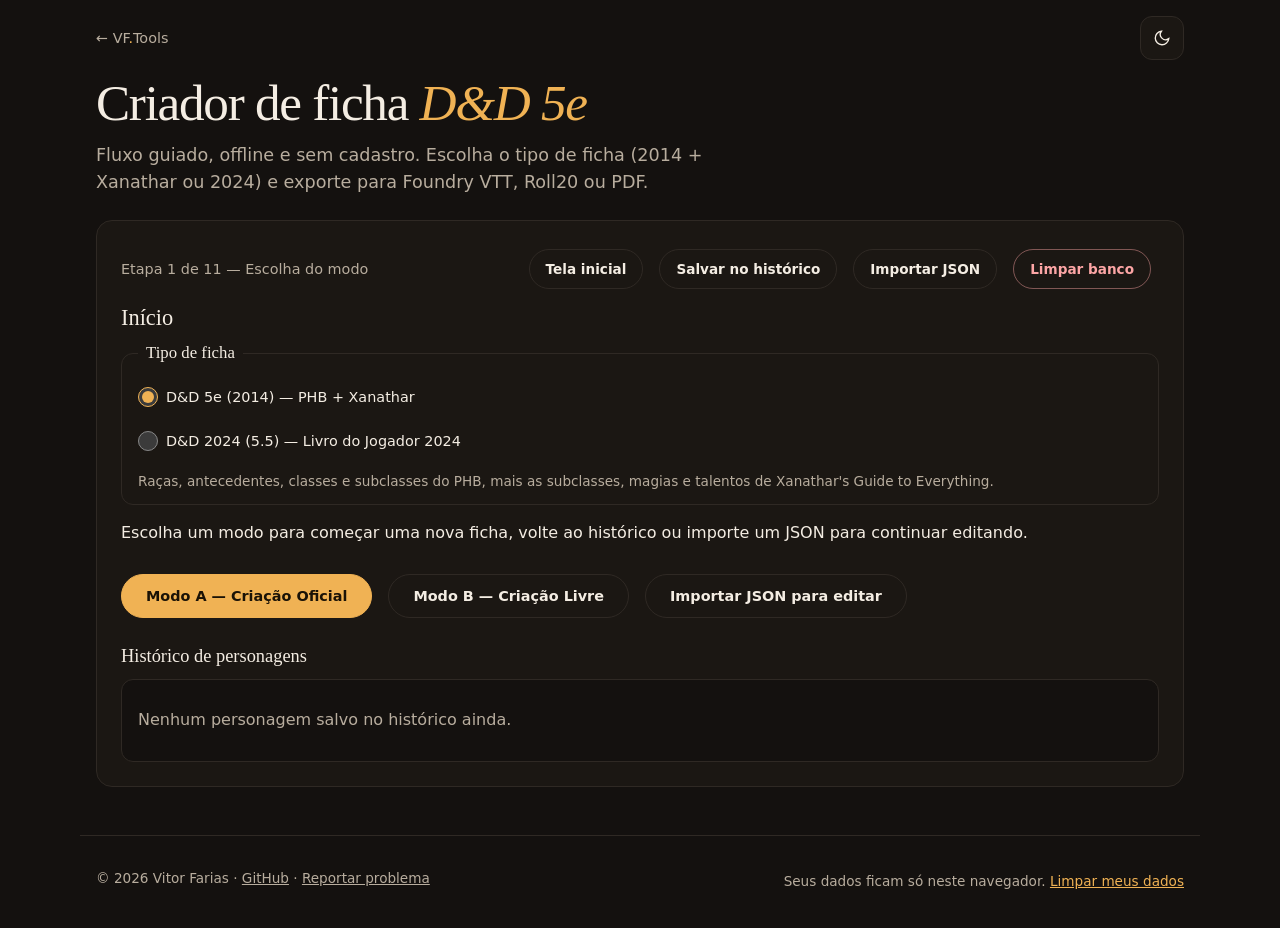
==== index.html @ a222d8fe "Auditoria de fichas: tipo de ficha 2014/2024, Roll20, PDF estilizado e padrão VF Tools - Seletor de " ====
<!doctype html>
<html lang="pt-BR" data-theme="dark" data-tool="dnd5e-builder">
<head>
<meta charset="utf-8">
<meta name="viewport" content="width=device-width,initial-scale=1">
<title>D&amp;D 5e Builder — VF Tools</title>
<meta name="description" content="Monte fichas de D&amp;D 5e (2014 ou 2024) e exporte para Foundry VTT, Roll20 e PDF.">
<meta name="theme-color" content="#14110f">
<link rel="icon" href="vf/favicon.svg">
<meta property="og:type" content="website">
<meta property="og:title" content="D&amp;D 5e Builder — VF Tools">
<meta property="og:description" content="Monte fichas de D&amp;D 5e (2014 ou 2024) e exporte para Foundry VTT, Roll20 e PDF.">
<!-- Aplica o tema salvo antes de pintar a página (evita o "flash") -->
<script>try{var s=JSON.parse(localStorage.getItem("vf-tools:dnd5e-builder:v1")||"{}").theme||JSON.parse(localStorage.getItem("vf-tools:v1")||"{}").theme;if(s)document.documentElement.dataset.theme=s}catch(e){}</script>
<link rel="stylesheet" href="vf/tokens.css">
<link rel="stylesheet" href="vf/components.css">
<link rel="stylesheet" href="vf/motion.css">
<link rel="stylesheet" href="style.css">
</head>
<body>
<a class="skip" href="#main">Ir para o conteúdo</a>

<header class="top wrap">
  <a class="back" href="https://vitorfariasvf.github.io/VF-Tools/" aria-label="Voltar para VF Tools"><span>← VF<i style="color:var(--accent);font-style:normal">.</i>Tools</span></a>
  <button id="theme" class="icon-btn" aria-label="Alternar tema claro/escuro"><svg viewBox="0 0 24 24" aria-hidden="true"><path d="M21 12.8A9 9 0 1 1 11.2 3a7 7 0 0 0 9.8 9.8z"/></svg></button>
</header>

<main id="main" class="wrap">
  <h1 class="title">Criador de ficha <em>D&amp;D 5e</em></h1>
  <p class="lead">Fluxo guiado, offline e sem cadastro. Escolha o tipo de ficha (2014 + Xanathar ou 2024) e exporte para Foundry VTT, Roll20 ou PDF.</p>
  <section id="app" aria-live="polite"></section>
</main>

<footer class="foot wrap">
  <span>© <span id="y"></span> Vitor Farias · <a href="https://github.com/VitorFariasVF">GitHub</a> · <a href="https://github.com/VitorFariasVF/dnd5e-builder/issues">Reportar problema</a></span>
  <span>Seus dados ficam só neste navegador. <button class="link" id="reset" type="button">Limpar meus dados</button></span>
</footer>

<script src="vf/tool.js"></script>
<script src="vf/motion.js"></script>
<script src="rules.js"></script>
<script src="state.js"></script>
<script src="validator.js"></script>
<script src="rules-engine.js"></script>
<script src="storage.js"></script>
<script src="export.js"></script>
<script src="export-pdf.js"></script>
<script src="export-roll20.js"></script>
<script src="ui.js"></script>
<script src="main.js"></script>
<script>
  document.getElementById("y").textContent = new Date().getFullYear();
  document.getElementById("reset").onclick = function(){ if(typeof limparBancoCompleto === "function") limparBancoCompleto(); };
</script>
</body>
</html>
---- vf/tokens.css ----
/* VF Tools — design tokens (identidade Editorial). Importe em QUALQUER ferramenta nova:
   <link rel="stylesheet" href="https://vitorfariasvf.github.io/VF-Tools/tokens.css">
   Regras de uso em DESIGN.md. Escuro é o padrão; claro com data-theme="light". */
:root{
  color-scheme:dark;
  --font:Inter,ui-sans-serif,system-ui,-apple-system,"Segoe UI",sans-serif;
  --font-display:"Iowan Old Style","Palatino Linotype",Palatino,Georgia,serif;
  --bg:#14110f;--surface:#1b1713;--text:#f4ede3;--muted:#b8ad9e;--line:#2f2924;
  --accent:#f0b254;--accent-ink:#1a1206;
  --ok:#86efac;--warn:#fdba74;--danger:#fca5a5;
  --c-utilidades:#7dd3c0;--c-casual:#f4a3a3;--c-profissional:#a9b8ff;
  --r-sm:8px;--r-md:12px;--r-pill:999px;
  --s1:4px;--s2:8px;--s3:12px;--s4:16px;--s5:24px;--s6:32px;--s7:48px;--s8:80px;
  --ease:cubic-bezier(.2,.7,.2,1);--dur:.2s;
}
:root[data-theme=light]{
  color-scheme:light;
  --bg:#f7f1e7;--surface:#fffaf1;--text:#201a14;--muted:#5e5446;--line:#ddd2c0;
  --accent:#8a5200;--accent-ink:#fff;
  --ok:#14532d;--warn:#8f3a0c;--danger:#991b1b;
  --c-utilidades:#0f6a60;--c-casual:#a61b1b;--c-profissional:#3342a0;
}
@media(prefers-reduced-motion:reduce){:root{--dur:0s}}
---- vf/components.css ----
/* VF Tools — componentes compartilhados. Requer tokens.css (carregue antes).
   Use as classes abaixo em qualquer ferramenta para herdar o visual do site.
   Regras completas: DESIGN.md */
*{box-sizing:border-box}
html{scroll-behavior:smooth}
body{margin:0;background:var(--bg);color:var(--text);font:16px/1.55 var(--font);-webkit-font-smoothing:antialiased}
a{color:inherit}
:focus-visible{outline:2px solid var(--accent);outline-offset:2px}
.wrap{max-width:var(--tool-w,960px);margin:0 auto;padding:0 var(--s4)}
.skip{position:absolute;left:-999px;top:0;min-height:44px;display:inline-flex;align-items:center;background:var(--accent);color:var(--accent-ink);padding:0 var(--s4);z-index:99}
.skip:focus{left:var(--s2);top:var(--s2)}

/* Cabeçalho: voltar ao site + tema */
.top{display:flex;justify-content:space-between;align-items:center;gap:var(--s3);padding-top:var(--s4);padding-bottom:var(--s4)}
.back{display:inline-flex;align-items:center;gap:var(--s2);min-height:44px;color:var(--muted);text-decoration:none;font-size:.9rem}
.back:hover{color:var(--text)}
.logo{font:600 1.2rem var(--font-display);text-decoration:none;min-height:44px;display:inline-flex;align-items:center}
.logo i{color:var(--accent);font-style:normal}
.icon-btn{background:var(--surface);border:1px solid var(--line);color:var(--text);width:44px;height:44px;border-radius:var(--r-md);cursor:pointer;display:grid;place-items:center}
.icon-btn svg{width:18px;height:18px;fill:none;stroke:currentColor;stroke-width:1.8}

/* Tipografia */
h1,.title{font:500 clamp(2rem,6vw,3.2rem)/1.05 var(--font-display);letter-spacing:-.025em;margin:0 0 var(--s3)}
h1 em,.title em{color:var(--accent)}
h2,.sec{font:500 1.4rem var(--font-display);margin:var(--s6) 0 var(--s3)}
.lead{color:var(--muted);font-size:1.1rem;max-width:56ch;margin:0 0 var(--s5)}
.muted{color:var(--muted)}

/* Botões: um primário por tela */
.btn{min-height:44px;padding:0 var(--s5);display:inline-flex;align-items:center;justify-content:center;gap:var(--s2);font:600 .9rem var(--font);text-decoration:none;color:var(--text);background:transparent;border:1px solid var(--line);border-radius:var(--r-pill);cursor:pointer;transition:border-color var(--dur),transform var(--dur) var(--ease)}
.btn:hover{border-color:var(--accent)}
.btn.primary{background:var(--accent);border-color:var(--accent);color:var(--accent-ink)}
.btn.primary:hover{transform:translateY(-1px)}
.btn.ghost{border-color:transparent}
.btn[disabled],.btn[aria-disabled=true]{opacity:.45;cursor:not-allowed;transform:none}
.btn.danger{color:var(--danger);border-color:color-mix(in srgb,var(--danger) 45%,transparent)}

/* Chips e selos */
.chips{display:flex;gap:var(--s2);flex-wrap:wrap}
.chip{min-height:44px;padding:0 var(--s4);font:inherit;font-size:.9rem;color:var(--text);background:transparent;border:1px solid var(--line);border-radius:var(--r-pill);cursor:pointer}
.chip:hover{border-color:var(--accent)}
.chip[aria-pressed=true]{background:var(--accent);border-color:var(--accent);color:var(--accent-ink)}
.badge{display:inline-block;padding:2px var(--s3);border-radius:var(--r-pill);border:1px solid var(--line);font-size:.78rem;color:var(--muted)}
.badge.ok{color:var(--ok);border-color:color-mix(in srgb,var(--ok) 45%,transparent)}
.badge.wip{color:var(--muted)}

/* Formulários: label sempre visível, dica e erro com texto */
.field{display:grid;gap:var(--s1);margin-bottom:var(--s4)}
.field label{font-weight:600;font-size:.9rem}
.field input,.field select,.field textarea{width:100%;min-height:44px;padding:var(--s2) var(--s4);font:inherit;font-size:1rem;color:var(--text);background:var(--surface);border:1px solid var(--line);border-radius:var(--r-md)}
.field textarea{min-height:96px;resize:vertical}
.field input:focus,.field select:focus,.field textarea:focus{border-color:var(--accent)}
.field .hint{color:var(--muted);font-size:.85rem}
.field .error{color:var(--danger);font-size:.85rem}
.field [aria-invalid=true]{border-color:var(--danger)}

/* Cartões, grade e linhas */
.card{background:var(--surface);border:1px solid var(--line);border-radius:var(--r-lg,16px);padding:var(--s5)}
.card h3{margin:0 0 var(--s2);font:500 1.25rem var(--font-display)}
.grid{display:grid;grid-template-columns:repeat(auto-fill,minmax(260px,1fr));gap:var(--s4)}
.row{display:flex;gap:var(--s3);flex-wrap:wrap;align-items:center}

/* Estados: vazio, erro, carregando */
.state{text-align:center;padding:var(--s7) var(--s4);color:var(--muted);border:1px dashed var(--line);border-radius:var(--r-lg,16px)}
.state strong{display:block;color:var(--text);font:500 1.2rem var(--font-display);margin-bottom:var(--s2)}
.state.error{border-color:color-mix(in srgb,var(--danger) 45%,transparent)}
.state.error strong{color:var(--danger)}
.skeleton{height:1em;border-radius:var(--r-sm);background:var(--line)}
@media(prefers-reduced-motion:no-preference){.skeleton{animation:pulse 1.4s ease-in-out infinite}@keyframes pulse{50%{opacity:.45}}}

/* Aviso rápido (use com role="status") */
.toast{position:fixed;left:50%;bottom:var(--s5);transform:translateX(-50%);background:var(--text);color:var(--bg);padding:var(--s3) var(--s5);border-radius:var(--r-pill);font-size:.9rem;opacity:0;pointer-events:none;transition:opacity .3s;margin:0}
.toast.on{opacity:1}

.link{background:none;border:0;color:var(--accent);cursor:pointer;font:inherit;text-decoration:underline;padding:var(--s2) 0;min-height:44px}
.foot{display:flex;justify-content:space-between;gap:var(--s4);flex-wrap:wrap;color:var(--muted);font-size:.85rem;padding-top:var(--s5);padding-bottom:var(--s5);margin-top:var(--s7);border-top:1px solid var(--line)}
.foot a{display:inline-block;padding:var(--s2) 0}

@media(max-width:700px){body{font-size:15px}.btn.block-sm{width:100%}input,select,textarea{font-size:16px}}
---- vf/motion.css ----
/* VF Tools — movimento padrão (Editorial). Importe em TODA página:
   <link rel="stylesheet" href="https://vitorfariasvf.github.io/VF-Tools/motion.css">
   <script src="https://vitorfariasvf.github.io/VF-Tools/motion.js" defer></script>
   Regras: 0,5 s ao abrir/trocar de página (cortina + barra de carregamento + fade),
   fade-in ao mostrar uma tela, fade-out ao sair. Sem movimento com prefers-reduced-motion. */
:root{--dur-page:.5s;--dur-view:.5s;--dur-step:.3s;--dur-leave:.25s}

/* Abertura da página: cortina que some + barra fina de carregamento (só CSS, nunca trava) */
html::before{content:"";position:fixed;inset:0;z-index:9998;background:var(--bg,#14110f);pointer-events:none;
  animation:vf-curtain var(--dur-page) var(--ease,ease) both}
html::after{content:"";position:fixed;left:0;top:0;height:3px;width:100%;z-index:9999;background:var(--accent,#f0b254);
  transform-origin:left;pointer-events:none;animation:vf-bar var(--dur-page) var(--ease,ease) both}
@keyframes vf-curtain{0%,35%{opacity:1;visibility:visible}100%{opacity:0;visibility:hidden}}
@keyframes vf-bar{0%{transform:scaleX(0);opacity:1}70%{transform:scaleX(1);opacity:1}100%{transform:scaleX(1);opacity:0}}

/* Saída: motion.js põe .vf-leaving no <html> antes de abrir outra página */
html.vf-leaving::before{animation:vf-curtain-in var(--dur-leave) var(--ease,ease) both}
html.vf-leaving::after{animation:vf-bar-in var(--dur-leave) var(--ease,ease) both}
@keyframes vf-curtain-in{from{opacity:0;visibility:visible}to{opacity:1;visibility:visible}}
@keyframes vf-bar-in{from{transform:scaleX(0);opacity:1}to{transform:scaleX(1);opacity:1}}

/* Troca de tela: ao deixar de estar [hidden] a seção reaparece com fade-in (o navegador reinicia a animação) */
main > section:not([hidden]), main > .card:not([hidden]), [data-view]:not([hidden]){animation:vf-in var(--dur-view) var(--ease,ease) both}
.wz-pane:not([hidden]), [data-step-pane]:not([hidden]){animation:vf-in var(--dur-step) var(--ease,ease) both}
dialog[open]{animation:vf-in var(--dur-step) var(--ease,ease) both}
@keyframes vf-in{from{opacity:0;transform:translateY(8px)}to{opacity:1;transform:none}}
/* Saída de uma tela (VFMotion.swap): fade-out antes de esconder */
.vf-out{animation:vf-out var(--dur-leave) var(--ease,ease) both!important;pointer-events:none}
@keyframes vf-out{from{opacity:1}to{opacity:0;transform:translateY(-6px)}}

@media (prefers-reduced-motion:reduce){
  html::before,html::after{display:none}
  main > section:not([hidden]), main > .card:not([hidden]), [data-view]:not([hidden]), .wz-pane:not([hidden]), [data-step-pane]:not([hidden]), dialog[open], .vf-out{animation:none!important}
}
@media print{html::before,html::after{display:none}}
---- style.css ----
/* D&D 5e Builder — estilos próprios, sobre o padrão VF Tools (identidade Editorial).
   Só tokens (vf/tokens.css) e componentes (vf/components.css): nenhuma cor, espaço ou raio solto.
   Regras: DESIGN.md do VF-Tools. Escuro por padrão; claro com data-theme="light". */
:root{--tool-w:1120px}

/* Casca da ferramenta */
#app{display:block}
#app .card{margin-bottom:var(--s5)}
#app h2{margin-top:0}
#app h3{font:500 1.15rem var(--font-display);margin:var(--s5) 0 var(--s2)}
#app h4{font:600 1rem var(--font);margin:var(--s4) 0 var(--s2)}
.hint{color:var(--muted);font-size:.85rem;margin:var(--s2) 0 0}

/* Grades do app */
.grid-2{grid-template-columns:repeat(auto-fit,minmax(15rem,1fr))}
.grid-3{grid-template-columns:repeat(auto-fit,minmax(11rem,1fr))}

/* Campos: rótulo sempre visível, alvo ≥ 44px */
#app label{display:block;font-weight:600;font-size:.9rem;margin-bottom:var(--s2)}
#app input:not([type=checkbox]):not([type=radio]),#app select,#app textarea{width:100%;min-height:44px;margin-top:var(--s1);padding:var(--s2) var(--s4);font:inherit;font-size:1rem;color:var(--text);background:var(--surface);border:1px solid var(--line);border-radius:var(--r-md)}
#app textarea{min-height:6rem;resize:vertical}
#app input:focus,#app select:focus,#app textarea:focus{border-color:var(--accent)}
#app input[type=checkbox],#app input[type=radio]{width:1.25rem;height:1.25rem;margin:0;accent-color:var(--accent)}
#app label.checkbox-row,.checkbox-row{display:flex;align-items:center;gap:var(--s2);font-weight:400;min-height:44px;margin-bottom:0}
fieldset.rules-pick{border:1px solid var(--line);border-radius:var(--r-md);padding:var(--s3) var(--s4);margin:0 0 var(--s4)}
fieldset.rules-pick legend{font:500 1.05rem var(--font-display);padding:0 var(--s2)}

/* Botões: o padrão é a ação principal (âmbar); .secondary é contorno. Um principal por tela. */
#app button{min-height:44px;margin:var(--s1) var(--s2) var(--s1) 0;padding:0 var(--s5);display:inline-flex;align-items:center;justify-content:center;gap:var(--s2);font:600 .9rem var(--font);color:var(--accent-ink);background:var(--accent);border:1px solid var(--accent);border-radius:var(--r-pill);cursor:pointer;transition:border-color var(--dur),transform var(--dur) var(--ease)}
#app button:hover{transform:translateY(-1px)}
#app button.secondary,#app button.small,#app .point-buy-row button,#app .resource-controls button{color:var(--text);background:transparent;border-color:var(--line)}
#app button.secondary:hover,#app button.small:hover,#app .point-buy-row button:hover,#app .resource-controls button:hover{border-color:var(--accent)}
#app button.small{min-height:40px;padding:0 var(--s4);font-size:.85rem}
#app button.danger{color:var(--danger);background:transparent;border-color:color-mix(in srgb,var(--danger) 45%,transparent)}
#app button:disabled{opacity:.45;cursor:not-allowed;transform:none}
.actions{margin-top:var(--s5);display:flex;flex-wrap:wrap;gap:var(--s2)}

/* Avisos: sempre com texto, cor é só reforço */
.alert{padding:var(--s3) var(--s4);border-radius:var(--r-md);margin:var(--s3) 0;border:1px solid var(--line)}
.alert.error{color:var(--danger);background:color-mix(in srgb,var(--danger) 12%,var(--surface));border-color:color-mix(in srgb,var(--danger) 45%,transparent)}
.alert.warning{color:var(--warn);background:color-mix(in srgb,var(--warn) 12%,var(--surface));border-color:color-mix(in srgb,var(--warn) 45%,transparent)}
.alert.success{color:var(--ok);background:color-mix(in srgb,var(--ok) 12%,var(--surface));border-color:color-mix(in srgb,var(--ok) 45%,transparent)}

/* Blocos de informação */
.info-box,.attack-card,.spell-card,.card-nested{background:var(--bg);border:1px solid var(--line);border-radius:var(--r-md);padding:var(--s3) var(--s4);margin-top:var(--s3)}
.card-pending{border-color:var(--warn)}
.step-indicator{color:var(--muted);font-size:.9rem}
ul.clean{padding-left:var(--s5);margin:var(--s2) 0}
.muted{color:var(--muted)}
.table-like{width:100%;border-collapse:collapse;margin-top:var(--s3)}
.table-like td,.table-like th{border-bottom:1px solid var(--line);padding:var(--s2) var(--s1);text-align:left}

/* Chips do app são rótulos (não botões) */
.chips{display:flex;flex-wrap:wrap;gap:var(--s2);margin-top:var(--s2)}
#app .chip{display:inline-block;min-height:0;padding:var(--s1) var(--s3);font-size:.85rem;color:var(--text);background:transparent;border:1px solid var(--line);border-radius:var(--r-pill);cursor:default}
#app .chip:hover{border-color:var(--line)}
#app .chip-ok{color:var(--ok);border-color:color-mix(in srgb,var(--ok) 45%,transparent)}
#app .chip-no{color:var(--danger);border-color:color-mix(in srgb,var(--danger) 45%,transparent)}

/* Point Buy, recursos, linha de campos */
.point-buy-row{display:flex;align-items:center;gap:var(--s2);margin:var(--s2) 0}
.score{min-width:2.5rem;text-align:center;font-weight:700}
.inline-row{display:flex;gap:var(--s2);align-items:end;flex-wrap:wrap}
.resource-card{display:flex;justify-content:space-between;align-items:center;gap:var(--s3)}
.resource-controls{display:flex;align-items:center;gap:var(--s2)}
.resource-value{min-width:4rem;text-align:center;font-weight:700}

/* Barra de ferramentas e histórico */
.toolbar-inline{display:flex;justify-content:space-between;align-items:center;gap:var(--s3);flex-wrap:wrap;margin-bottom:var(--s3)}
.toolbar-wrap{gap:var(--s3)}
.toolbar-actions{display:flex;gap:var(--s2);flex-wrap:wrap;justify-content:flex-end;margin-left:auto}
.history-list{display:grid;gap:var(--s3);margin-top:var(--s4)}
.history-item{display:flex;justify-content:space-between;gap:var(--s4);align-items:center;padding:var(--s3) var(--s4);border:1px solid var(--line);border-radius:var(--r-md);background:var(--bg)}
.history-actions{display:flex;gap:var(--s2);flex-wrap:wrap;justify-content:flex-end}

@media(max-width:640px){
  .history-item{flex-direction:column;align-items:stretch}
  .history-actions,.toolbar-actions{justify-content:stretch}
  #app button{flex:1 1 auto}
}
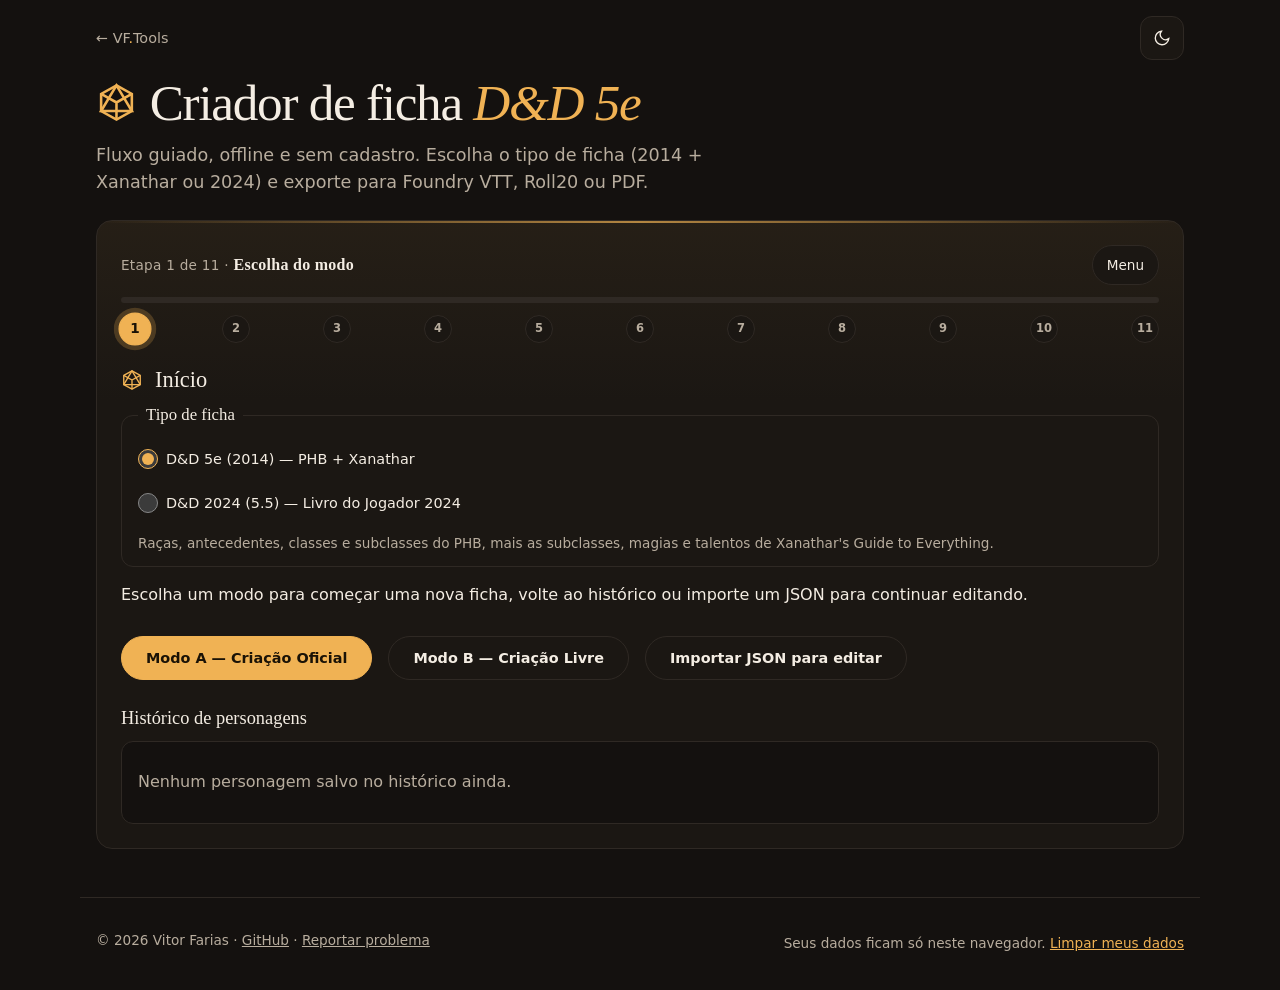
==== commit 3ae08037: "UX: stepper com progresso, menu de ações, escudos, toasts, animações funcionais; PDF temático por cl" ====
--- a/index.html
+++ b/index.html
@@ -16,6 +16,7 @@
 <link rel="stylesheet" href="vf/components.css">
 <link rel="stylesheet" href="vf/motion.css">
 <link rel="stylesheet" href="style.css">
+<link rel="stylesheet" href="theme.css">
 </head>
 <body>
 <a class="skip" href="#main">Ir para o conteúdo</a>
@@ -47,6 +48,7 @@
 <script src="export-pdf.js"></script>
 <script src="export-roll20.js"></script>
 <script src="ui.js"></script>
+<script src="ui-theme.js"></script>
 <script src="main.js"></script>
 <script>
   document.getElementById("y").textContent = new Date().getFullYear();
--- a/theme.css
+++ b/theme.css
@@ -0,0 +1,95 @@
+/* Tema D&D + movimento funcional (usa só tokens VF). Todo movimento some com prefers-reduced-motion. */
+
+/* ---- Stepper com progresso ---- */
+.stepper{margin:0 0 var(--s5)}
+.stepper-top{display:flex;align-items:center;justify-content:space-between;gap:var(--s3);margin-bottom:var(--s3)}
+.stepper-label{font-size:.85rem;color:var(--muted);letter-spacing:.02em}
+.stepper-label b{color:var(--text);font-family:var(--font-display);font-weight:600;font-size:1rem}
+.stepper-track{position:relative;height:6px;border-radius:var(--r-pill);background:var(--line);overflow:hidden}
+.stepper-fill{position:absolute;inset:0;border-radius:inherit;background:linear-gradient(90deg,var(--accent),color-mix(in srgb,var(--accent) 60%,var(--text)));transform-origin:left;transform:scaleX(var(--p,0));transition:transform .5s var(--ease)}
+.stepper-dots{display:flex;justify-content:space-between;margin-top:var(--s3);padding:0;list-style:none}
+.stepper-dots li{display:flex}
+#app .stepper-dots button{all:unset;box-sizing:border-box;width:28px;height:28px;min-height:28px;display:grid;place-items:center;border-radius:50%;font-size:.72rem;font-weight:600;color:var(--muted);border:1.5px solid var(--line);background:var(--surface);cursor:default;transition:transform .2s var(--ease),border-color .2s,background .2s,color .2s}
+#app .stepper-dots button.feito{border-color:var(--accent);color:var(--accent);cursor:pointer}
+#app .stepper-dots button.feito:hover{transform:translateY(-2px);background:color-mix(in srgb,var(--accent) 14%,var(--surface))}
+#app .stepper-dots button.feito:focus-visible,.menu-acoes summary:focus-visible{outline:2px solid var(--accent);outline-offset:2px}
+#app .stepper-dots button.atual{background:var(--accent);border-color:var(--accent);color:var(--accent-ink);transform:scale(1.18);box-shadow:0 0 0 4px color-mix(in srgb,var(--accent) 22%,transparent)}
+@media (max-width:640px){#app .stepper-dots button{width:20px;height:20px;min-height:20px;font-size:.58rem}.stepper-dots{margin-inline:4px}}
+
+/* ---- Menu de ações (tira os 4 botões do topo) ---- */
+.menu-acoes{position:relative}
+.menu-acoes summary{list-style:none;cursor:pointer;padding:6px 14px;min-height:40px;display:inline-flex;align-items:center;border:1px solid var(--line);border-radius:var(--r-pill);font-size:.85rem;color:var(--text);background:var(--surface);transition:border-color .2s,transform .2s var(--ease)}
+.menu-acoes summary::-webkit-details-marker{display:none}
+.menu-acoes summary:hover{border-color:var(--accent)}
+.menu-acoes[open] summary{border-color:var(--accent)}
+.menu-lista{position:absolute;right:0;top:calc(100% + 6px);z-index:20;min-width:200px;display:grid;gap:2px;padding:6px;background:var(--surface);border:1px solid var(--line);border-radius:var(--r-md);box-shadow:0 12px 32px rgba(0,0,0,.35);animation:tema-pop .18s var(--ease) both}
+#app .menu-lista button{width:100%;justify-content:flex-start;text-align:left;background:transparent;border:0;color:var(--text);min-height:40px;border-radius:var(--r-sm)}
+#app .menu-lista button:hover{background:color-mix(in srgb,var(--accent) 12%,transparent)}
+#app .menu-lista button.perigo{color:var(--danger)}
+.menu-lista hr{border:0;border-top:1px solid var(--line);margin:4px 0}
+
+/* ---- Card, direção da etapa, divisor ornamental ---- */
+#app .card{position:relative;background:linear-gradient(180deg,color-mix(in srgb,var(--accent) 5%,var(--surface)),var(--surface) 180px)}
+#app .card::before{content:"";position:absolute;left:0;right:0;top:0;height:2px;background:linear-gradient(90deg,transparent,var(--accent),transparent);opacity:.7}
+#app .card h2{display:flex;align-items:center;gap:var(--s3);font-family:var(--font-display)}
+.d20-mini{width:22px;height:22px;flex:none;stroke:var(--accent);fill:none;stroke-width:1.5;stroke-linejoin:round}
+.orn{display:flex;align-items:center;gap:var(--s3);color:var(--accent);margin:var(--s4) 0;opacity:.85}
+.orn::before,.orn::after{content:"";flex:1;height:1px;background:linear-gradient(90deg,transparent,var(--line),transparent)}
+.orn svg{width:16px;height:16px;fill:currentColor}
+
+/* ---- Escudos de atributo ---- */
+.escudos{display:grid;grid-template-columns:repeat(6,1fr);gap:var(--s3);margin:var(--s4) 0}
+@media (max-width:760px){.escudos{grid-template-columns:repeat(3,1fr)}}
+.escudo-w{text-align:center;opacity:0;animation:tema-rise .45s var(--ease) both;animation-delay:calc(var(--i)*55ms);transition:transform .25s var(--ease)}
+.escudo-w:hover{transform:translateY(-4px)}
+.escudo-w svg{width:100%;max-width:92px;height:auto;display:block;margin:0 auto;overflow:visible}
+.escudo-w .e-borda{fill:var(--surface);stroke:var(--accent);stroke-width:2.4}
+.escudo-w .e-int{fill:none;stroke:var(--accent);stroke-width:.8;opacity:.5}
+.escudo-w text{font-family:var(--font-display);fill:var(--text);text-anchor:middle}
+.escudo-w .e-rot{font-size:8.5px;letter-spacing:.08em;fill:var(--muted);font-family:var(--font)}
+.escudo-w .e-mod{font-size:30px;font-weight:700}
+.escudo-w .e-val{font-size:12px;fill:var(--accent)}
+
+/* ---- Brasão de classe ---- */
+.brasao-classe{display:flex;align-items:center;gap:var(--s4);margin:var(--s4) 0;padding:var(--s4);border:1px solid var(--line);border-radius:var(--r-md);background:color-mix(in srgb,var(--accent) 6%,transparent);animation:tema-rise .45s var(--ease) both}
+.brasao-classe svg{width:64px;height:64px;flex:none;color:var(--accent);transition:transform .6s var(--ease)}
+.brasao-classe:hover svg{transform:rotate(8deg) scale(1.06)}
+.brasao-classe b{font-family:var(--font-display);font-size:1.25rem;display:block}
+.brasao-classe span{color:var(--muted);font-size:.9rem}
+
+/* ---- Toasts (substituem alert) ---- */
+.toasts{position:fixed;z-index:10000;left:16px;right:16px;bottom:20px;margin:0 auto;max-width:460px;display:grid;gap:8px;pointer-events:none}
+.toast{pointer-events:auto;padding:12px 16px;border-radius:var(--r-md);background:var(--surface);border:1px solid var(--accent);border-left-width:4px;color:var(--text);box-shadow:0 12px 32px rgba(0,0,0,.4);font-size:.92rem;animation:tema-toast-in .3s var(--ease) both}
+.toast.erro{border-color:var(--danger)}
+.toast.sai{animation:tema-toast-out .25s var(--ease) both}
+
+/* ---- Micro-interações ---- */
+#app button:not(.stepper-dots button){transition:transform .15s var(--ease),box-shadow .2s,background .2s,border-color .2s}
+#app button:not(:disabled):not(.stepper-dots button):hover{transform:translateY(-1px)}
+#app button:not(:disabled):not(.stepper-dots button):active{transform:translateY(0) scale(.98)}
+#app select,#app input{transition:border-color .2s,box-shadow .2s}
+#app select:focus,#app input:focus{box-shadow:0 0 0 3px color-mix(in srgb,var(--accent) 25%,transparent)}
+.info-box,.alert{animation:tema-rise .35s var(--ease) both}
+.passo-voltar{animation-name:tema-slide-volta!important}
+.passo-avanca{animation-name:tema-slide-vai!important}
+.title .d20-t{width:.8em;height:.8em;stroke:var(--accent);fill:none;stroke-width:1.5;vertical-align:-.05em;margin-right:.25em;animation:tema-giro .9s var(--ease) .3s both}
+
+@keyframes tema-rise{from{opacity:0;transform:translateY(10px)}to{opacity:1;transform:none}}
+@keyframes tema-pop{from{opacity:0;transform:translateY(-6px) scale(.97)}to{opacity:1;transform:none}}
+@keyframes tema-slide-vai{from{opacity:0;transform:translateX(18px)}to{opacity:1;transform:none}}
+@keyframes tema-slide-volta{from{opacity:0;transform:translateX(-18px)}to{opacity:1;transform:none}}
+@keyframes tema-giro{from{transform:rotate(-200deg) scale(.4);opacity:0}to{transform:none;opacity:1}}
+@keyframes tema-toast-in{from{opacity:0;transform:translateY(14px)}to{opacity:1;transform:none}}
+@keyframes tema-toast-out{to{opacity:0;transform:translateY(8px)}}
+
+@media (prefers-reduced-motion:reduce){
+  .stepper-fill{transition:none}
+  .escudo-w{opacity:1;animation:none}
+  .menu-lista,.toast,.brasao-classe,.info-box,.alert,.title .d20-t,.passo-voltar,.passo-avanca{animation:none!important}
+  #app button,.escudo-w,.brasao-classe svg{transition:none!important}
+  #app button:hover,#app button:active,.escudo-w:hover{transform:none!important}
+}
+@media print{.toasts,.stepper,.menu-acoes{display:none}}
+/* área de toque maior que o círculo visível */
+#app .stepper-dots button{position:relative}
+#app .stepper-dots button::after{content:"";position:absolute;inset:-10px -3px}
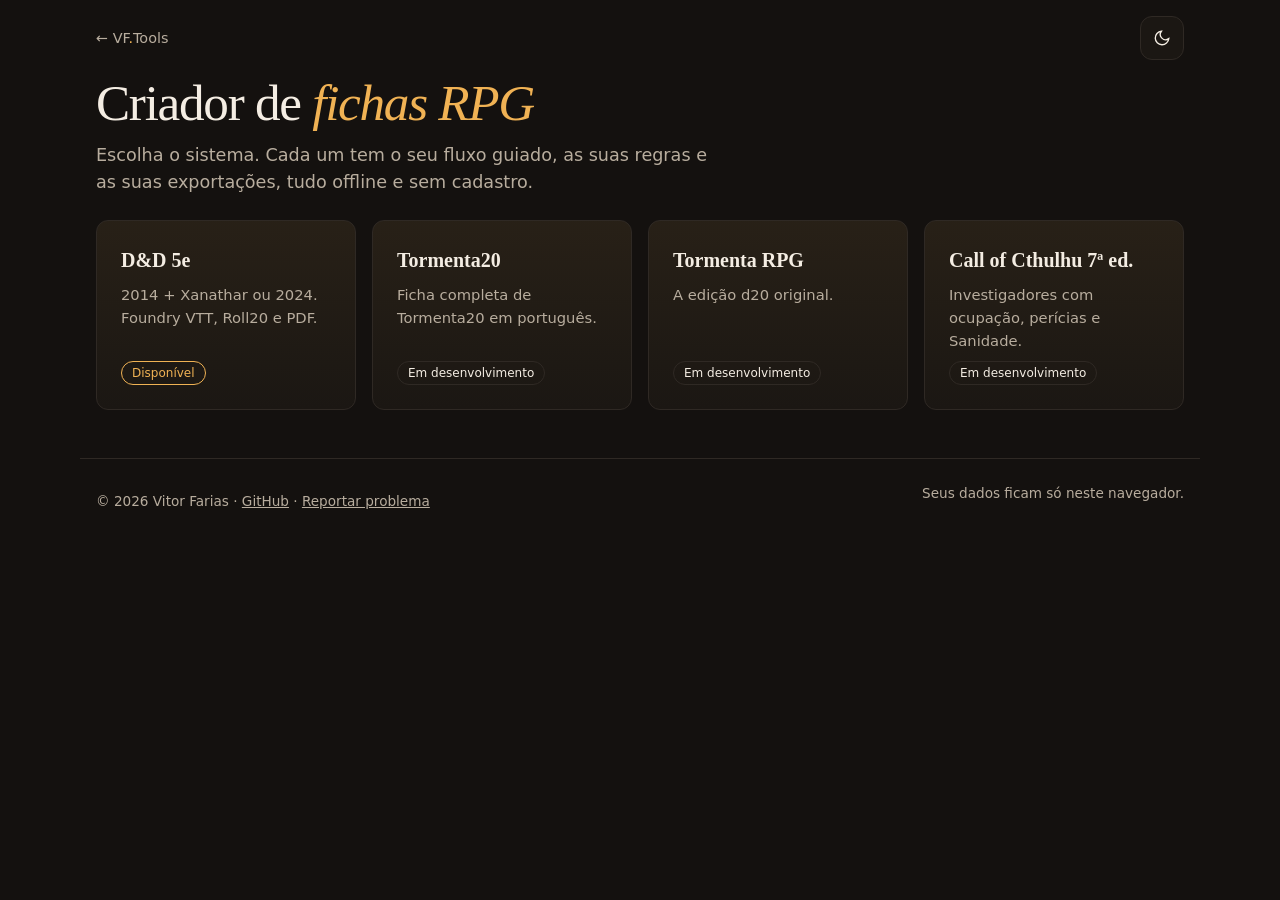
==== commit fa7ae123: "Reestrutura em múltiplos sistemas (core, dnd5e, docs), hub e plano de desenvolvimento Co-Authored-By" ====
--- a/index.html
+++ b/index.html
@@ -1,22 +1,22 @@
 <!doctype html>
-<html lang="pt-BR" data-theme="dark" data-tool="dnd5e-builder">
+<html lang="pt-BR" data-theme="dark" data-tool="rpg-builder-hub">
 <head>
 <meta charset="utf-8">
 <meta name="viewport" content="width=device-width,initial-scale=1">
-<title>D&amp;D 5e Builder — VF Tools</title>
-<meta name="description" content="Monte fichas de D&amp;D 5e (2014 ou 2024) e exporte para Foundry VTT, Roll20 e PDF.">
+<title>Criador de fichas RPG — VF Tools</title>
+<meta name="description" content="Monte fichas de D&amp;D 5e, Tormenta20, Tormenta RPG e Call of Cthulhu, offline e sem cadastro.">
 <meta name="theme-color" content="#14110f">
 <link rel="icon" href="vf/favicon.svg">
 <meta property="og:type" content="website">
-<meta property="og:title" content="D&amp;D 5e Builder — VF Tools">
-<meta property="og:description" content="Monte fichas de D&amp;D 5e (2014 ou 2024) e exporte para Foundry VTT, Roll20 e PDF.">
+<meta property="og:title" content="Criador de fichas RPG — VF Tools">
+<meta property="og:description" content="Fichas de RPG offline: D&amp;D 5e, Tormenta20, Tormenta RPG e Call of Cthulhu.">
 <!-- Aplica o tema salvo antes de pintar a página (evita o "flash") -->
 <script>try{var s=JSON.parse(localStorage.getItem("vf-tools:dnd5e-builder:v1")||"{}").theme||JSON.parse(localStorage.getItem("vf-tools:v1")||"{}").theme;if(s)document.documentElement.dataset.theme=s}catch(e){}</script>
 <link rel="stylesheet" href="vf/tokens.css">
 <link rel="stylesheet" href="vf/components.css">
 <link rel="stylesheet" href="vf/motion.css">
-<link rel="stylesheet" href="style.css">
-<link rel="stylesheet" href="theme.css">
+<link rel="stylesheet" href="core/style.css">
+<link rel="stylesheet" href="core/hub.css">
 </head>
 <body>
 <a class="skip" href="#main">Ir para o conteúdo</a>
@@ -27,32 +27,26 @@
 </header>
 
 <main id="main" class="wrap">
-  <h1 class="title">Criador de ficha <em>D&amp;D 5e</em></h1>
-  <p class="lead">Fluxo guiado, offline e sem cadastro. Escolha o tipo de ficha (2014 + Xanathar ou 2024) e exporte para Foundry VTT, Roll20 ou PDF.</p>
-  <section id="app" aria-live="polite"></section>
+  <h1 class="title">Criador de <em>fichas RPG</em></h1>
+  <p class="lead">Escolha o sistema. Cada um tem o seu fluxo guiado, as suas regras e as suas exportações, tudo offline e sem cadastro.</p>
+  <section class="sistemas" aria-label="Sistemas disponíveis">
+    <a class="sistema" href="dnd5e/"><b>D&amp;D 5e</b><span>2014 + Xanathar ou 2024. Foundry VTT, Roll20 e PDF.</span><i class="tag pronto">Disponível</i></a>
+    <a class="sistema" href="tormenta20/"><b>Tormenta20</b><span>Ficha completa de Tormenta20 em português.</span><i class="tag dev">Em desenvolvimento</i></a>
+    <a class="sistema" href="tormenta-rpg/"><b>Tormenta RPG</b><span>A edição d20 original.</span><i class="tag dev">Em desenvolvimento</i></a>
+    <a class="sistema" href="coc7/"><b>Call of Cthulhu 7ª ed.</b><span>Investigadores com ocupação, perícias e Sanidade.</span><i class="tag dev">Em desenvolvimento</i></a>
+  </section>
 </main>
 
 <footer class="foot wrap">
   <span>© <span id="y"></span> Vitor Farias · <a href="https://github.com/VitorFariasVF">GitHub</a> · <a href="https://github.com/VitorFariasVF/dnd5e-builder/issues">Reportar problema</a></span>
-  <span>Seus dados ficam só neste navegador. <button class="link" id="reset" type="button">Limpar meus dados</button></span>
+  <span>Seus dados ficam só neste navegador.</span>
 </footer>
 
 <script src="vf/tool.js"></script>
 <script src="vf/motion.js"></script>
-<script src="rules.js"></script>
-<script src="state.js"></script>
-<script src="validator.js"></script>
-<script src="rules-engine.js"></script>
-<script src="storage.js"></script>
-<script src="export.js"></script>
-<script src="export-pdf.js"></script>
-<script src="export-roll20.js"></script>
-<script src="ui.js"></script>
-<script src="ui-theme.js"></script>
-<script src="main.js"></script>
 <script>
   document.getElementById("y").textContent = new Date().getFullYear();
-  document.getElementById("reset").onclick = function(){ if(typeof limparBancoCompleto === "function") limparBancoCompleto(); };
+  
 </script>
 </body>
 </html>
--- a/core/style.css
+++ b/core/style.css
@@ -0,0 +1,80 @@
+/* D&D 5e Builder — estilos próprios, sobre o padrão VF Tools (identidade Editorial).
+   Só tokens (vf/tokens.css) e componentes (vf/components.css): nenhuma cor, espaço ou raio solto.
+   Regras: DESIGN.md do VF-Tools. Escuro por padrão; claro com data-theme="light". */
+:root{--tool-w:1120px}
+
+/* Casca da ferramenta */
+#app{display:block}
+#app .card{margin-bottom:var(--s5)}
+#app h2{margin-top:0}
+#app h3{font:500 1.15rem var(--font-display);margin:var(--s5) 0 var(--s2)}
+#app h4{font:600 1rem var(--font);margin:var(--s4) 0 var(--s2)}
+.hint{color:var(--muted);font-size:.85rem;margin:var(--s2) 0 0}
+
+/* Grades do app */
+.grid-2{grid-template-columns:repeat(auto-fit,minmax(15rem,1fr))}
+.grid-3{grid-template-columns:repeat(auto-fit,minmax(11rem,1fr))}
+
+/* Campos: rótulo sempre visível, alvo ≥ 44px */
+#app label{display:block;font-weight:600;font-size:.9rem;margin-bottom:var(--s2)}
+#app input:not([type=checkbox]):not([type=radio]),#app select,#app textarea{width:100%;min-height:44px;margin-top:var(--s1);padding:var(--s2) var(--s4);font:inherit;font-size:1rem;color:var(--text);background:var(--surface);border:1px solid var(--line);border-radius:var(--r-md)}
+#app textarea{min-height:6rem;resize:vertical}
+#app input:focus,#app select:focus,#app textarea:focus{border-color:var(--accent)}
+#app input[type=checkbox],#app input[type=radio]{width:1.25rem;height:1.25rem;margin:0;accent-color:var(--accent)}
+#app label.checkbox-row,.checkbox-row{display:flex;align-items:center;gap:var(--s2);font-weight:400;min-height:44px;margin-bottom:0}
+fieldset.rules-pick{border:1px solid var(--line);border-radius:var(--r-md);padding:var(--s3) var(--s4);margin:0 0 var(--s4)}
+fieldset.rules-pick legend{font:500 1.05rem var(--font-display);padding:0 var(--s2)}
+
+/* Botões: o padrão é a ação principal (âmbar); .secondary é contorno. Um principal por tela. */
+#app button{min-height:44px;margin:var(--s1) var(--s2) var(--s1) 0;padding:0 var(--s5);display:inline-flex;align-items:center;justify-content:center;gap:var(--s2);font:600 .9rem var(--font);color:var(--accent-ink);background:var(--accent);border:1px solid var(--accent);border-radius:var(--r-pill);cursor:pointer;transition:border-color var(--dur),transform var(--dur) var(--ease)}
+#app button:hover{transform:translateY(-1px)}
+#app button.secondary,#app button.small,#app .point-buy-row button,#app .resource-controls button{color:var(--text);background:transparent;border-color:var(--line)}
+#app button.secondary:hover,#app button.small:hover,#app .point-buy-row button:hover,#app .resource-controls button:hover{border-color:var(--accent)}
+#app button.small{min-height:40px;padding:0 var(--s4);font-size:.85rem}
+#app button.danger{color:var(--danger);background:transparent;border-color:color-mix(in srgb,var(--danger) 45%,transparent)}
+#app button:disabled{opacity:.45;cursor:not-allowed;transform:none}
+.actions{margin-top:var(--s5);display:flex;flex-wrap:wrap;gap:var(--s2)}
+
+/* Avisos: sempre com texto, cor é só reforço */
+.alert{padding:var(--s3) var(--s4);border-radius:var(--r-md);margin:var(--s3) 0;border:1px solid var(--line)}
+.alert.error{color:var(--danger);background:color-mix(in srgb,var(--danger) 12%,var(--surface));border-color:color-mix(in srgb,var(--danger) 45%,transparent)}
+.alert.warning{color:var(--warn);background:color-mix(in srgb,var(--warn) 12%,var(--surface));border-color:color-mix(in srgb,var(--warn) 45%,transparent)}
+.alert.success{color:var(--ok);background:color-mix(in srgb,var(--ok) 12%,var(--surface));border-color:color-mix(in srgb,var(--ok) 45%,transparent)}
+
+/* Blocos de informação */
+.info-box,.attack-card,.spell-card,.card-nested{background:var(--bg);border:1px solid var(--line);border-radius:var(--r-md);padding:var(--s3) var(--s4);margin-top:var(--s3)}
+.card-pending{border-color:var(--warn)}
+.step-indicator{color:var(--muted);font-size:.9rem}
+ul.clean{padding-left:var(--s5);margin:var(--s2) 0}
+.muted{color:var(--muted)}
+.table-like{width:100%;border-collapse:collapse;margin-top:var(--s3)}
+.table-like td,.table-like th{border-bottom:1px solid var(--line);padding:var(--s2) var(--s1);text-align:left}
+
+/* Chips do app são rótulos (não botões) */
+.chips{display:flex;flex-wrap:wrap;gap:var(--s2);margin-top:var(--s2)}
+#app .chip{display:inline-block;min-height:0;padding:var(--s1) var(--s3);font-size:.85rem;color:var(--text);background:transparent;border:1px solid var(--line);border-radius:var(--r-pill);cursor:default}
+#app .chip:hover{border-color:var(--line)}
+#app .chip-ok{color:var(--ok);border-color:color-mix(in srgb,var(--ok) 45%,transparent)}
+#app .chip-no{color:var(--danger);border-color:color-mix(in srgb,var(--danger) 45%,transparent)}
+
+/* Point Buy, recursos, linha de campos */
+.point-buy-row{display:flex;align-items:center;gap:var(--s2);margin:var(--s2) 0}
+.score{min-width:2.5rem;text-align:center;font-weight:700}
+.inline-row{display:flex;gap:var(--s2);align-items:end;flex-wrap:wrap}
+.resource-card{display:flex;justify-content:space-between;align-items:center;gap:var(--s3)}
+.resource-controls{display:flex;align-items:center;gap:var(--s2)}
+.resource-value{min-width:4rem;text-align:center;font-weight:700}
+
+/* Barra de ferramentas e histórico */
+.toolbar-inline{display:flex;justify-content:space-between;align-items:center;gap:var(--s3);flex-wrap:wrap;margin-bottom:var(--s3)}
+.toolbar-wrap{gap:var(--s3)}
+.toolbar-actions{display:flex;gap:var(--s2);flex-wrap:wrap;justify-content:flex-end;margin-left:auto}
+.history-list{display:grid;gap:var(--s3);margin-top:var(--s4)}
+.history-item{display:flex;justify-content:space-between;gap:var(--s4);align-items:center;padding:var(--s3) var(--s4);border:1px solid var(--line);border-radius:var(--r-md);background:var(--bg)}
+.history-actions{display:flex;gap:var(--s2);flex-wrap:wrap;justify-content:flex-end}
+
+@media(max-width:640px){
+  .history-item{flex-direction:column;align-items:stretch}
+  .history-actions,.toolbar-actions{justify-content:stretch}
+  #app button{flex:1 1 auto}
+}
--- a/core/hub.css
+++ b/core/hub.css
@@ -0,0 +1,10 @@
+/* Hub de sistemas */
+.sistemas{display:grid;grid-template-columns:repeat(auto-fit,minmax(240px,1fr));gap:var(--s4);margin:var(--s5) 0}
+.sistema{display:flex;flex-direction:column;gap:var(--s2);padding:var(--s5);border:1px solid var(--line);border-radius:var(--r-md);background:linear-gradient(180deg,color-mix(in srgb,var(--accent) 6%,var(--surface)),var(--surface));color:var(--text);text-decoration:none;transition:transform .2s var(--ease),border-color .2s}
+.sistema:hover{transform:translateY(-3px);border-color:var(--accent)}
+.sistema:focus-visible{outline:2px solid var(--accent);outline-offset:2px}
+.sistema b{font-family:var(--font-display);font-size:1.25rem}
+.sistema span{color:var(--muted);font-size:.92rem;flex:1}
+.tag{align-self:flex-start;font-style:normal;font-size:.75rem;padding:2px 10px;border-radius:var(--r-pill);border:1px solid var(--line)}
+.tag.pronto{border-color:var(--accent);color:var(--accent)}
+@media (prefers-reduced-motion:reduce){.sistema{transition:none}.sistema:hover{transform:none}}
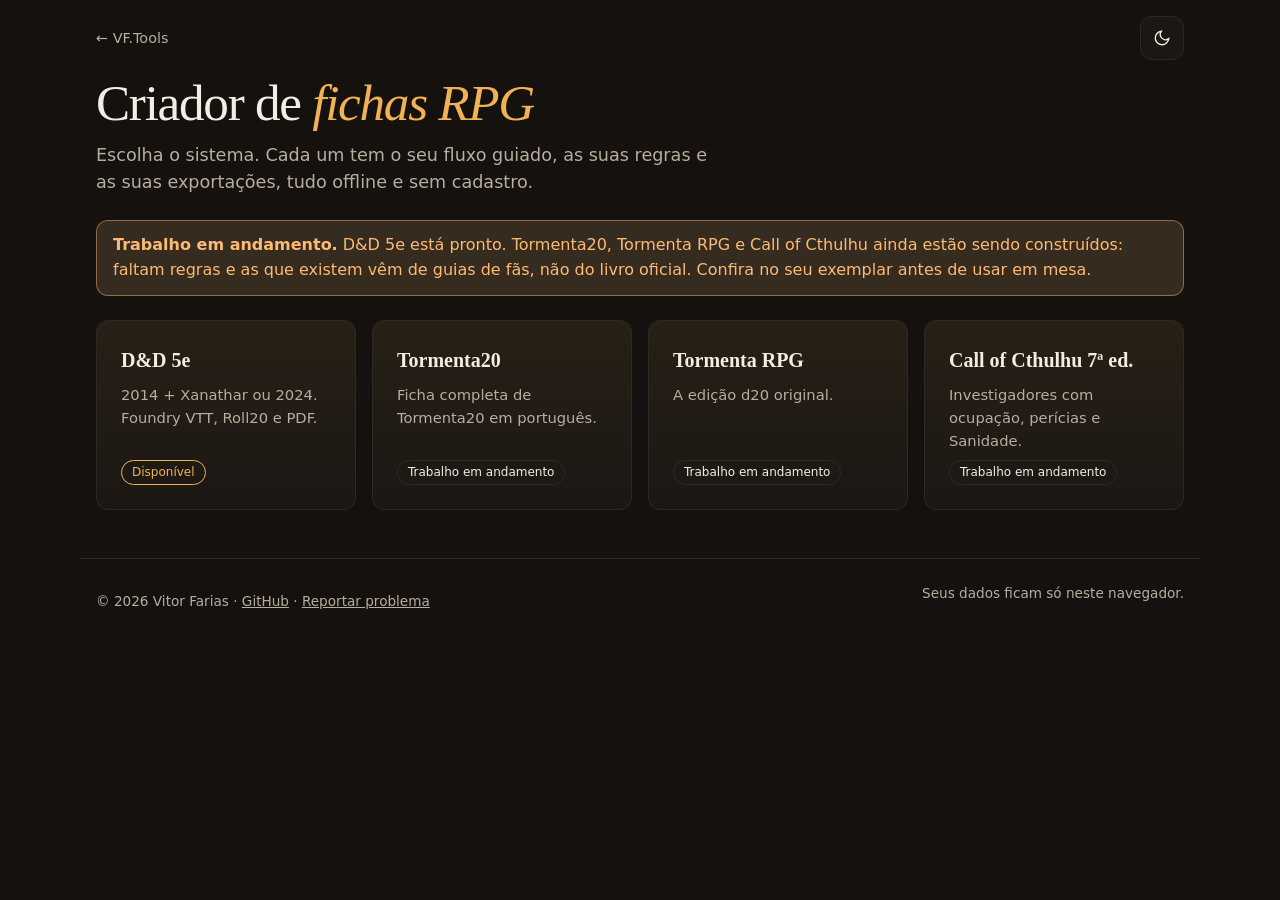
==== commit ba2a44c7: "Mostra 'Trabalho em andamento' no hub e nas páginas de Tormenta20, Tormenta RPG e Call of Cthulhu Co" ====
--- a/index.html
+++ b/index.html
@@ -29,11 +29,12 @@
 <main id="main" class="wrap">
   <h1 class="title">Criador de <em>fichas RPG</em></h1>
   <p class="lead">Escolha o sistema. Cada um tem o seu fluxo guiado, as suas regras e as suas exportações, tudo offline e sem cadastro.</p>
+  <aside class="alert warning" role="note"><strong>Trabalho em andamento.</strong> D&amp;D 5e está pronto. Tormenta20, Tormenta RPG e Call of Cthulhu ainda estão sendo construídos: faltam regras e as que existem vêm de guias de fãs, não do livro oficial. Confira no seu exemplar antes de usar em mesa.</aside>
   <section class="sistemas" aria-label="Sistemas disponíveis">
     <a class="sistema" href="dnd5e/"><b>D&amp;D 5e</b><span>2014 + Xanathar ou 2024. Foundry VTT, Roll20 e PDF.</span><i class="tag pronto">Disponível</i></a>
-    <a class="sistema" href="tormenta20/"><b>Tormenta20</b><span>Ficha completa de Tormenta20 em português.</span><i class="tag dev">Em desenvolvimento</i></a>
-    <a class="sistema" href="tormenta-rpg/"><b>Tormenta RPG</b><span>A edição d20 original.</span><i class="tag dev">Em desenvolvimento</i></a>
-    <a class="sistema" href="coc7/"><b>Call of Cthulhu 7ª ed.</b><span>Investigadores com ocupação, perícias e Sanidade.</span><i class="tag dev">Em desenvolvimento</i></a>
+    <a class="sistema" href="tormenta20/"><b>Tormenta20</b><span>Ficha completa de Tormenta20 em português.</span><i class="tag dev">Trabalho em andamento</i></a>
+    <a class="sistema" href="tormenta-rpg/"><b>Tormenta RPG</b><span>A edição d20 original.</span><i class="tag dev">Trabalho em andamento</i></a>
+    <a class="sistema" href="coc7/"><b>Call of Cthulhu 7ª ed.</b><span>Investigadores com ocupação, perícias e Sanidade.</span><i class="tag dev">Trabalho em andamento</i></a>
   </section>
 </main>
 
--- a/core/style.css
+++ b/core/style.css
@@ -78,3 +78,7 @@
   .history-actions,.toolbar-actions{justify-content:stretch}
   #app button{flex:1 1 auto}
 }
+
+/* esconde visualmente sem criar rolagem lateral (input de arquivo e afins) */
+.sr-only{position:absolute!important;width:1px;height:1px;margin:-1px;padding:0;border:0;overflow:hidden;clip:rect(0 0 0 0);clip-path:inset(50%);white-space:nowrap}
+.botao-arquivo{position:relative;overflow:hidden}
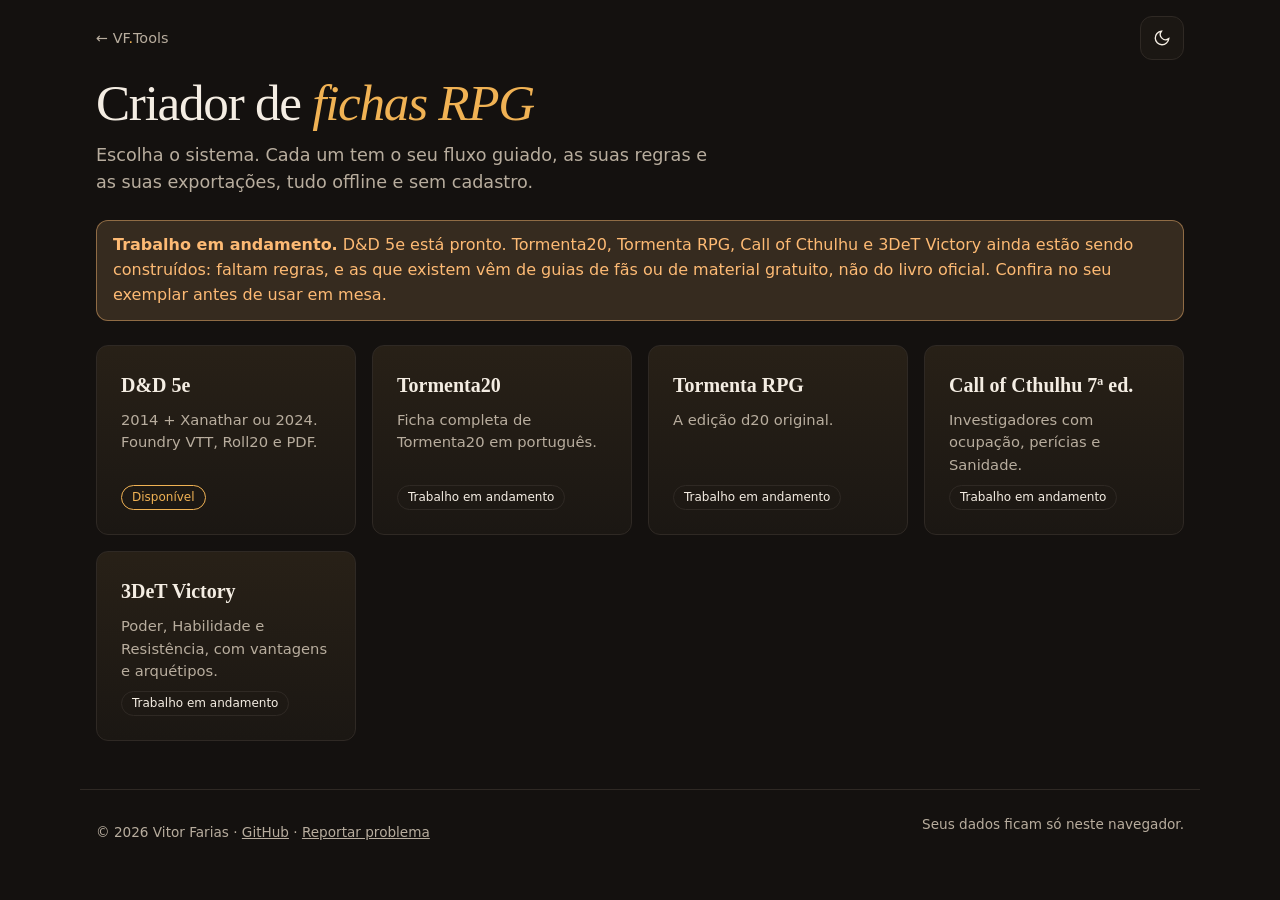
==== commit 8ebe0474: "Adiciona o sistema 3DeT Victory (Playtest e Kit Introdutório da Jambô) Co-Authored-By: Claude Sonnet" ====
--- a/index.html
+++ b/index.html
@@ -4,12 +4,12 @@
 <meta charset="utf-8">
 <meta name="viewport" content="width=device-width,initial-scale=1">
 <title>Criador de fichas RPG — VF Tools</title>
-<meta name="description" content="Monte fichas de D&amp;D 5e, Tormenta20, Tormenta RPG e Call of Cthulhu, offline e sem cadastro.">
+<meta name="description" content="Monte fichas de D&amp;D 5e, Tormenta20, Tormenta RPG, Call of Cthulhu e 3DeT Victory, offline e sem cadastro.">
 <meta name="theme-color" content="#14110f">
 <link rel="icon" href="vf/favicon.svg">
 <meta property="og:type" content="website">
 <meta property="og:title" content="Criador de fichas RPG — VF Tools">
-<meta property="og:description" content="Fichas de RPG offline: D&amp;D 5e, Tormenta20, Tormenta RPG e Call of Cthulhu.">
+<meta property="og:description" content="Fichas de RPG offline: D&amp;D 5e, Tormenta20, Tormenta RPG, Call of Cthulhu e 3DeT Victory.">
 <!-- Aplica o tema salvo antes de pintar a página (evita o "flash") -->
 <script>try{var s=JSON.parse(localStorage.getItem("vf-tools:dnd5e-builder:v1")||"{}").theme||JSON.parse(localStorage.getItem("vf-tools:v1")||"{}").theme;if(s)document.documentElement.dataset.theme=s}catch(e){}</script>
 <link rel="stylesheet" href="vf/tokens.css">
@@ -29,17 +29,18 @@
 <main id="main" class="wrap">
   <h1 class="title">Criador de <em>fichas RPG</em></h1>
   <p class="lead">Escolha o sistema. Cada um tem o seu fluxo guiado, as suas regras e as suas exportações, tudo offline e sem cadastro.</p>
-  <aside class="alert warning" role="note"><strong>Trabalho em andamento.</strong> D&amp;D 5e está pronto. Tormenta20, Tormenta RPG e Call of Cthulhu ainda estão sendo construídos: faltam regras e as que existem vêm de guias de fãs, não do livro oficial. Confira no seu exemplar antes de usar em mesa.</aside>
+  <aside class="alert warning" role="note"><strong>Trabalho em andamento.</strong> D&amp;D 5e está pronto. Tormenta20, Tormenta RPG, Call of Cthulhu e 3DeT Victory ainda estão sendo construídos: faltam regras, e as que existem vêm de guias de fãs ou de material gratuito, não do livro oficial. Confira no seu exemplar antes de usar em mesa.</aside>
   <section class="sistemas" aria-label="Sistemas disponíveis">
     <a class="sistema" href="dnd5e/"><b>D&amp;D 5e</b><span>2014 + Xanathar ou 2024. Foundry VTT, Roll20 e PDF.</span><i class="tag pronto">Disponível</i></a>
     <a class="sistema" href="tormenta20/"><b>Tormenta20</b><span>Ficha completa de Tormenta20 em português.</span><i class="tag dev">Trabalho em andamento</i></a>
     <a class="sistema" href="tormenta-rpg/"><b>Tormenta RPG</b><span>A edição d20 original.</span><i class="tag dev">Trabalho em andamento</i></a>
     <a class="sistema" href="coc7/"><b>Call of Cthulhu 7ª ed.</b><span>Investigadores com ocupação, perícias e Sanidade.</span><i class="tag dev">Trabalho em andamento</i></a>
+    <a class="sistema" href="3det/"><b>3DeT Victory</b><span>Poder, Habilidade e Resistência, com vantagens e arquétipos.</span><i class="tag dev">Trabalho em andamento</i></a>
   </section>
 </main>
 
 <footer class="foot wrap">
-  <span>© <span id="y"></span> Vitor Farias · <a href="https://github.com/VitorFariasVF">GitHub</a> · <a href="https://github.com/VitorFariasVF/dnd5e-builder/issues">Reportar problema</a></span>
+  <span>© <span id="y"></span> Vitor Farias · <a href="https://github.com/VitorFariasVF">GitHub</a> · <a href="https://github.com/VitorFariasVF/rpg-sheet-builder/issues">Reportar problema</a></span>
   <span>Seus dados ficam só neste navegador.</span>
 </footer>
 
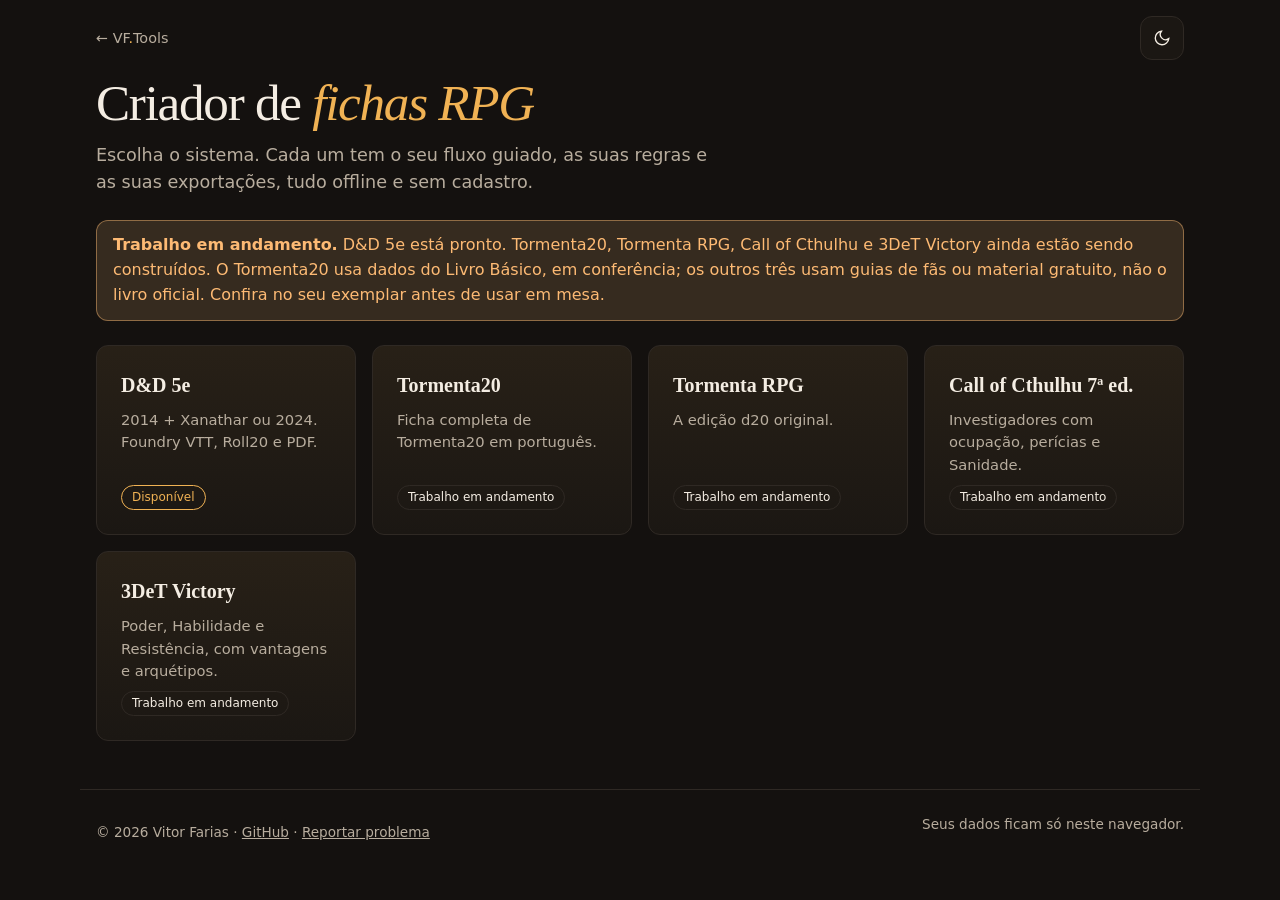
==== commit 2fe44685: "Atualiza hub, README e cobertura do Tormenta20; adiciona verificação independente Co-Authored-By: Cl" ====
--- a/index.html
+++ b/index.html
@@ -29,7 +29,7 @@
 <main id="main" class="wrap">
   <h1 class="title">Criador de <em>fichas RPG</em></h1>
   <p class="lead">Escolha o sistema. Cada um tem o seu fluxo guiado, as suas regras e as suas exportações, tudo offline e sem cadastro.</p>
-  <aside class="alert warning" role="note"><strong>Trabalho em andamento.</strong> D&amp;D 5e está pronto. Tormenta20, Tormenta RPG, Call of Cthulhu e 3DeT Victory ainda estão sendo construídos: faltam regras, e as que existem vêm de guias de fãs ou de material gratuito, não do livro oficial. Confira no seu exemplar antes de usar em mesa.</aside>
+  <aside class="alert warning" role="note"><strong>Trabalho em andamento.</strong> D&amp;D 5e está pronto. Tormenta20, Tormenta RPG, Call of Cthulhu e 3DeT Victory ainda estão sendo construídos. O Tormenta20 usa dados do Livro Básico, em conferência; os outros três usam guias de fãs ou material gratuito, não o livro oficial. Confira no seu exemplar antes de usar em mesa.</aside>
   <section class="sistemas" aria-label="Sistemas disponíveis">
     <a class="sistema" href="dnd5e/"><b>D&amp;D 5e</b><span>2014 + Xanathar ou 2024. Foundry VTT, Roll20 e PDF.</span><i class="tag pronto">Disponível</i></a>
     <a class="sistema" href="tormenta20/"><b>Tormenta20</b><span>Ficha completa de Tormenta20 em português.</span><i class="tag dev">Trabalho em andamento</i></a>
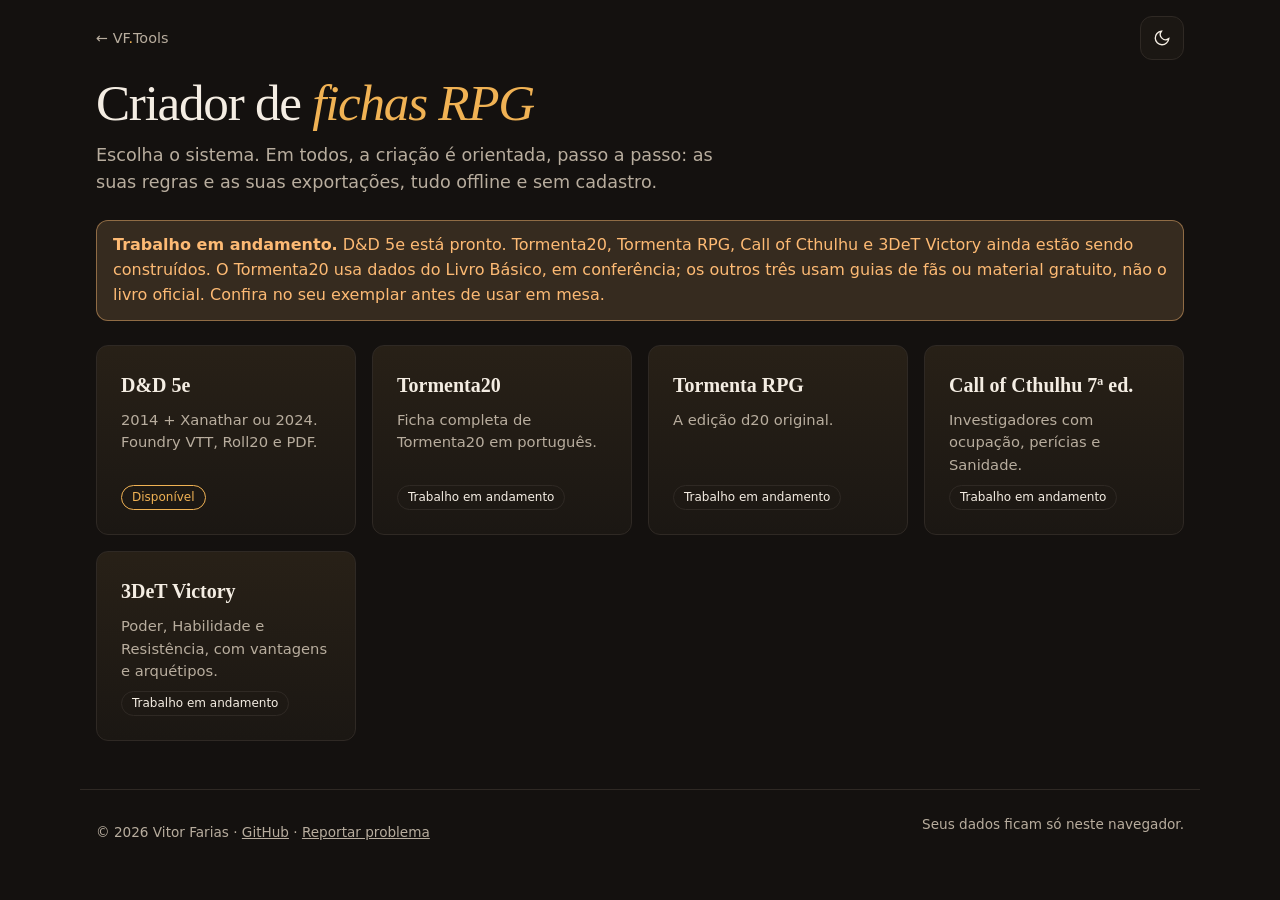
==== commit fc2f5874: "Apresentações: nomeia o fluxo como criação orientada em todos os sistemas Co-Authored-By: Claude Hai" ====
--- a/index.html
+++ b/index.html
@@ -28,7 +28,7 @@
 
 <main id="main" class="wrap">
   <h1 class="title">Criador de <em>fichas RPG</em></h1>
-  <p class="lead">Escolha o sistema. Cada um tem o seu fluxo guiado, as suas regras e as suas exportações, tudo offline e sem cadastro.</p>
+  <p class="lead">Escolha o sistema. Em todos, a criação é orientada, passo a passo: as suas regras e as suas exportações, tudo offline e sem cadastro.</p>
   <aside class="alert warning" role="note"><strong>Trabalho em andamento.</strong> D&amp;D 5e está pronto. Tormenta20, Tormenta RPG, Call of Cthulhu e 3DeT Victory ainda estão sendo construídos. O Tormenta20 usa dados do Livro Básico, em conferência; os outros três usam guias de fãs ou material gratuito, não o livro oficial. Confira no seu exemplar antes de usar em mesa.</aside>
   <section class="sistemas" aria-label="Sistemas disponíveis">
     <a class="sistema" href="dnd5e/"><b>D&amp;D 5e</b><span>2014 + Xanathar ou 2024. Foundry VTT, Roll20 e PDF.</span><i class="tag pronto">Disponível</i></a>
